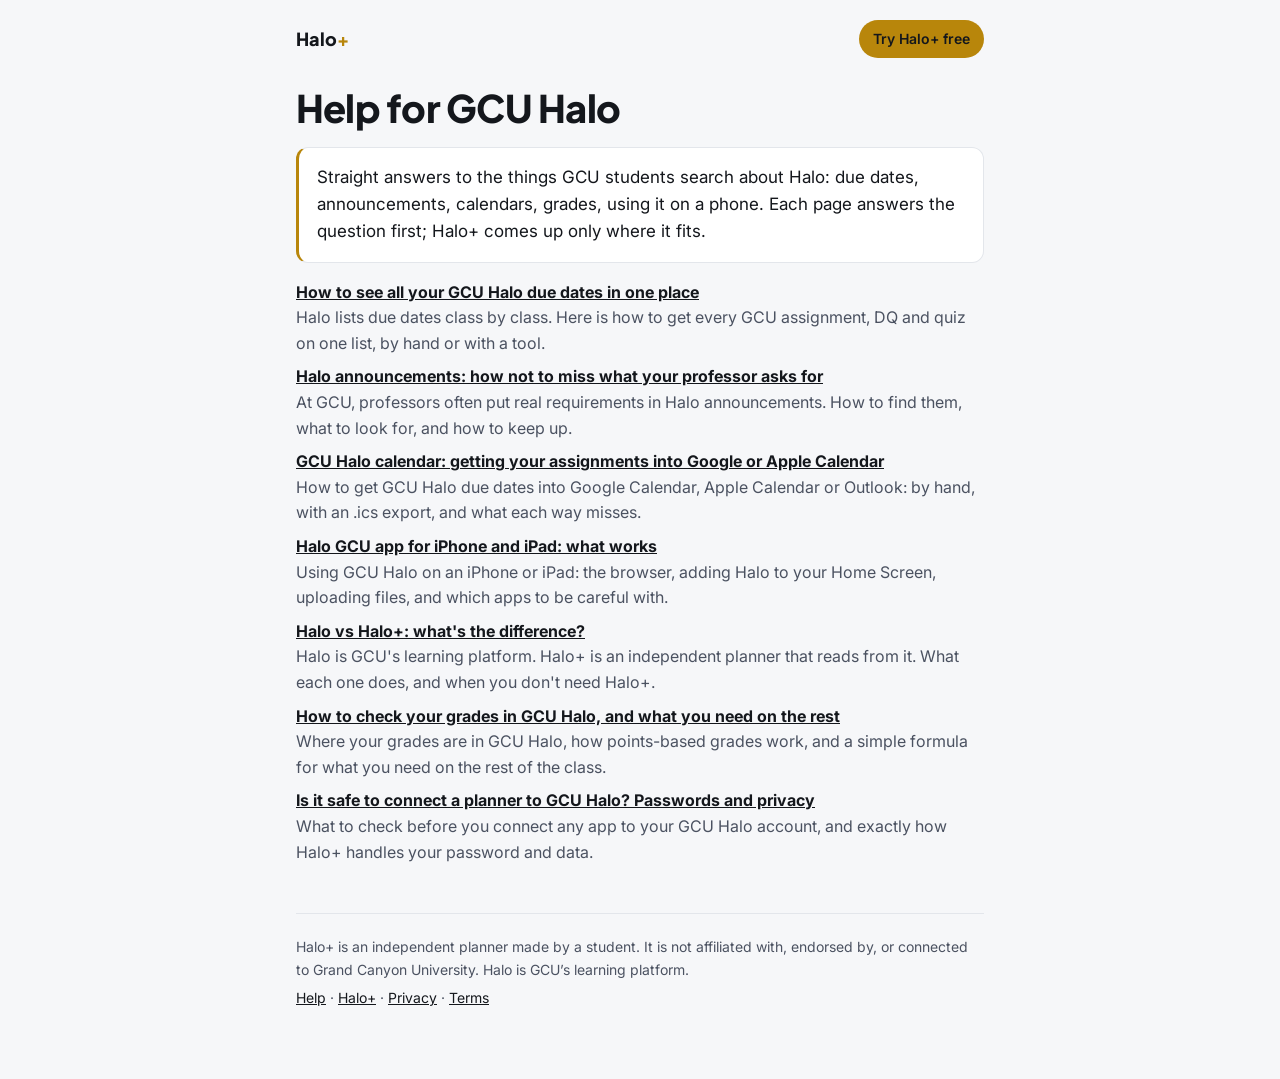
==== help/index.html @ 32e439f5 "Deploy 5afe367dadc03d776a25842f77aa2173684b974b" ====
<!doctype html>
<html lang="en">
<head>
<meta charset="utf-8" />
<meta name="viewport" content="width=device-width, initial-scale=1" />
<title>Help for GCU Halo · Halo+</title>
<meta name="description" content="Straight answers for GCU students about Halo: due dates, announcements, calendar export, grades, and using Halo on iPhone and iPad." />
<link rel="canonical" href="https://haloplus.app/help/" />
<link rel="icon" href="/icon.svg" type="image/svg+xml" />
<meta property="og:type" content="article" />
<meta property="og:site_name" content="Halo+" />
<meta property="og:title" content="Help for GCU Halo" />
<meta property="og:description" content="Straight answers for GCU students about Halo: due dates, announcements, calendar export, grades, and using Halo on iPhone and iPad." />
<meta property="og:url" content="https://haloplus.app/help/" />
<meta property="og:image" content="https://haloplus.app/og.png" />
<meta name="twitter:card" content="summary_large_image" />
<link rel="preconnect" href="https://fonts.googleapis.com" />
<link rel="preconnect" href="https://fonts.gstatic.com" crossorigin />
<link href="https://fonts.googleapis.com/css2?family=Inter:wght@400;600&family=Plus+Jakarta+Sans:wght@700;800&display=swap" rel="stylesheet" />
<style>:root{--bg:#f6f7f9;--card:#fff;--ink:#14171c;--ink-2:#4b5261;--line:#e3e6eb;--accent:#b8860b;--accent-soft:#fbf3dd}
@media(prefers-color-scheme:dark){:root{--bg:#0b0d10;--card:#14171c;--ink:#f2f4f7;--ink-2:#a9b0bc;--line:#262a31;--accent:#f0b941;--accent-soft:#2a2414}}
*{box-sizing:border-box}body{margin:0;background:var(--bg);color:var(--ink);font:16px/1.6 Inter,-apple-system,system-ui,sans-serif;-webkit-font-smoothing:antialiased}
.wrap{max-width:720px;margin:0 auto;padding:20px 16px 64px}
header.top{display:flex;align-items:center;justify-content:space-between;gap:12px;margin-bottom:28px}
.brand{font:800 18px/1 "Plus Jakarta Sans",Inter,sans-serif;color:var(--ink);text-decoration:none}.brand span{color:var(--accent)}
.cta{display:inline-block;padding:8px 14px;border-radius:999px;background:var(--accent);color:#14171c;font-weight:600;text-decoration:none;font-size:14px}
.crumb{font-size:14px;color:var(--ink-2);margin:0 0 6px}.crumb a{color:inherit}
h1{font:800 clamp(28px,6vw,38px)/1.15 "Plus Jakarta Sans",Inter,sans-serif;letter-spacing:-.02em;margin:0 0 16px}
h2{font:700 20px/1.3 "Plus Jakarta Sans",Inter,sans-serif;margin:36px 0 10px}
p,li,td,th{color:var(--ink-2)}b,strong,th[scope=row]{color:var(--ink)}a{color:var(--ink)}
.short{background:var(--card);border:1px solid var(--line);border-left:3px solid var(--accent);border-radius:12px;padding:16px 18px;color:var(--ink);font-size:17px}
.fits{background:var(--accent-soft);border-radius:12px;padding:16px 18px}.fits p{color:var(--ink);margin:0}
ol,ul{padding-left:22px}li{margin:6px 0}
table{width:100%;border-collapse:collapse;font-size:15px;display:block;overflow-x:auto}th,td{text-align:left;padding:8px 10px;border-bottom:1px solid var(--line);vertical-align:top}thead th{color:var(--ink)}
dl dt{font-weight:600;color:var(--ink);margin-top:18px}dl dd{margin:4px 0 0;color:var(--ink-2)}
.more{list-style:none;padding:0}.more li{margin:8px 0}
footer{margin-top:48px;padding-top:16px;border-top:1px solid var(--line);font-size:14px}footer p{margin:6px 0}</style>
<script type="application/ld+json">{"@context":"https://schema.org","@type":"SoftwareApplication","name":"Halo+","alternateName":"Halo Plus","url":"https://haloplus.app/","applicationCategory":"EducationalApplication","operatingSystem":"Web, iOS, Android","description":"A planner for GCU students that reads Halo: classes, assignments, grades and announcements on one screen that says what to do next. Independent, not affiliated with Grand Canyon University.","image":"https://haloplus.app/og.png","offers":[{"@type":"Offer","name":"Free","price":"0","priceCurrency":"USD"},{"@type":"Offer","name":"Plus","price":"4.99","priceCurrency":"USD"},{"@type":"Offer","name":"Max","price":"7.99","priceCurrency":"USD"}]}</script>
</head>
<body>
<div class="wrap">
<header class="top"><a class="brand" href="/">Halo<span>+</span></a><a class="cta" href="/#/start">Try Halo+ free</a></header>
<main>
<h1>Help for GCU Halo</h1>
<p class="short">Straight answers to the things GCU students search about Halo: due dates, announcements, calendars, grades, using it on a phone. Each page answers the question first; Halo+ comes up only where it fits.</p>
<ul class="more">
<li><a href="/help/gcu-halo-due-dates/"><b>How to see all your GCU Halo due dates in one place</b></a><br />Halo lists due dates class by class. Here is how to get every GCU assignment, DQ and quiz on one list, by hand or with a tool.</li>
<li><a href="/help/halo-announcements/"><b>Halo announcements: how not to miss what your professor asks for</b></a><br />At GCU, professors often put real requirements in Halo announcements. How to find them, what to look for, and how to keep up.</li>
<li><a href="/help/halo-calendar-export/"><b>GCU Halo calendar: getting your assignments into Google or Apple Calendar</b></a><br />How to get GCU Halo due dates into Google Calendar, Apple Calendar or Outlook: by hand, with an .ics export, and what each way misses.</li>
<li><a href="/help/halo-app-iphone-ipad/"><b>Halo GCU app for iPhone and iPad: what works</b></a><br />Using GCU Halo on an iPhone or iPad: the browser, adding Halo to your Home Screen, uploading files, and which apps to be careful with.</li>
<li><a href="/help/halo-vs-halo-plus/"><b>Halo vs Halo+: what's the difference?</b></a><br />Halo is GCU's learning platform. Halo+ is an independent planner that reads from it. What each one does, and when you don't need Halo+.</li>
<li><a href="/help/halo-grades/"><b>How to check your grades in GCU Halo, and what you need on the rest</b></a><br />Where your grades are in GCU Halo, how points-based grades work, and a simple formula for what you need on the rest of the class.</li>
<li><a href="/help/is-halo-plus-safe/"><b>Is it safe to connect a planner to GCU Halo? Passwords and privacy</b></a><br />What to check before you connect any app to your GCU Halo account, and exactly how Halo+ handles your password and data.</li>
</ul>
</main>
<footer>
<p>Halo+ is an independent planner made by a student. It is not affiliated with, endorsed by, or connected to Grand Canyon University. Halo is GCU’s learning platform.</p>
<p><a href="/help/">Help</a> · <a href="/">Halo+</a> · <a href="/privacy.html">Privacy</a> · <a href="/terms.html">Terms</a></p>
</footer>
</div>
</body>
</html>
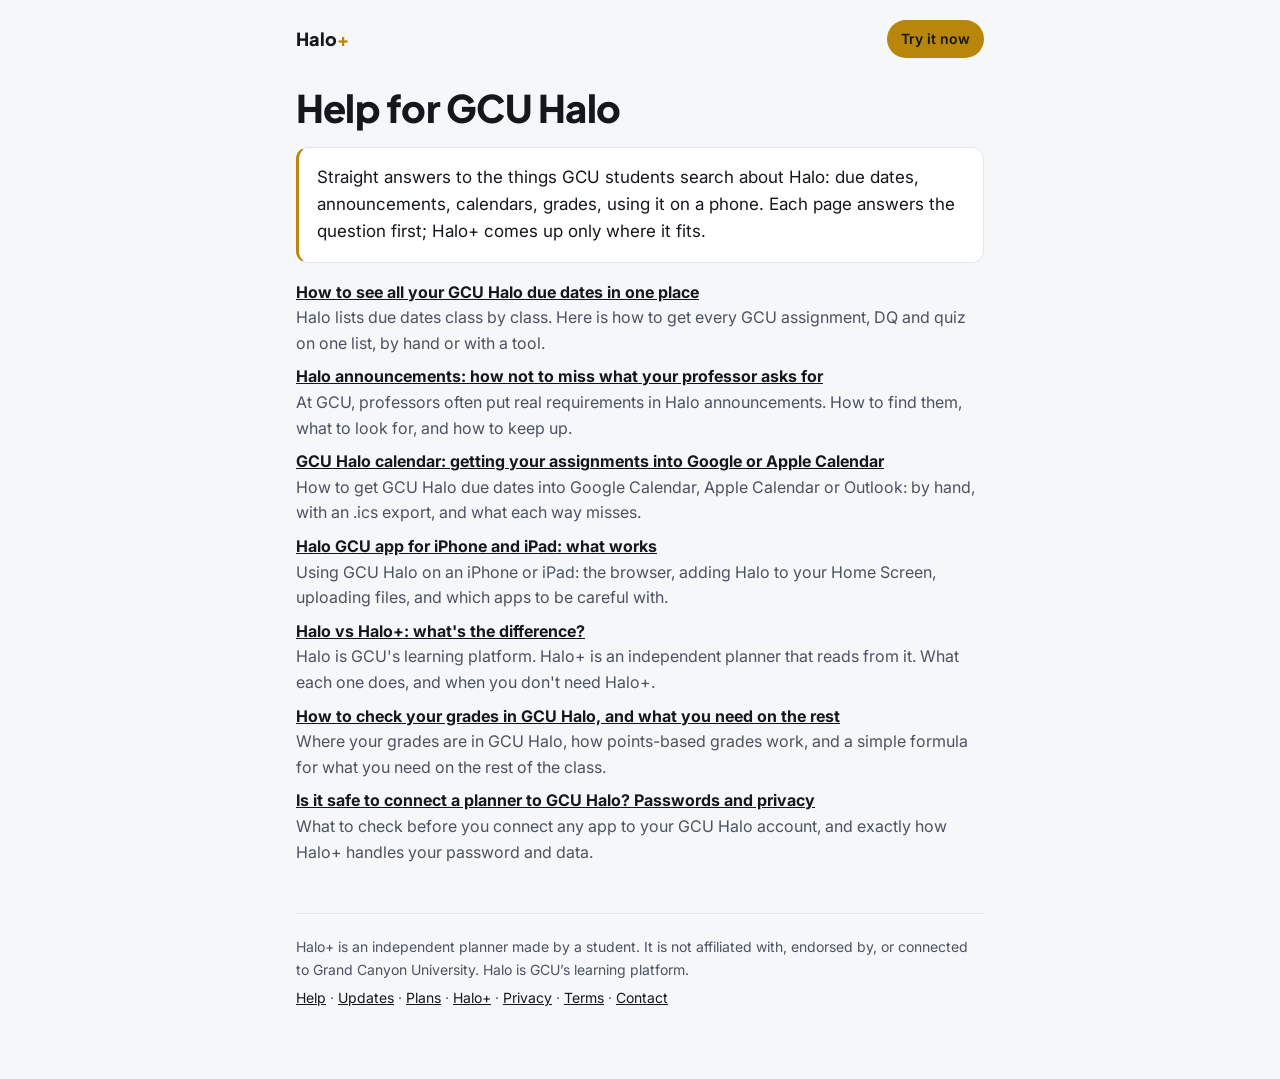
==== commit 661e632e: "Deploy 10e52c8c307cb4eb1501f728c1c35efbeb124a71" ====
--- a/help/index.html
+++ b/help/index.html
@@ -6,7 +6,11 @@
 <title>Help for GCU Halo · Halo+</title>
 <meta name="description" content="Straight answers for GCU students about Halo: due dates, announcements, calendar export, grades, and using Halo on iPhone and iPad." />
 <link rel="canonical" href="https://haloplus.app/help/" />
-<link rel="icon" href="/icon.svg" type="image/svg+xml" />
+<link rel="icon" href="/favicon.ico" sizes="16x16 32x32 48x48" />
+<link rel="icon" href="/favicon.svg" type="image/svg+xml" />
+<link rel="icon" href="/favicon-48.png" sizes="48x48" type="image/png" />
+<link rel="icon" href="/favicon-96.png" sizes="96x96" type="image/png" />
+<link rel="icon" href="/favicon-192.png" sizes="192x192" type="image/png" />
 <meta property="og:type" content="article" />
 <meta property="og:site_name" content="Halo+" />
 <meta property="og:title" content="Help for GCU Halo" />
@@ -39,7 +43,7 @@
 </head>
 <body>
 <div class="wrap">
-<header class="top"><a class="brand" href="/">Halo<span>+</span></a><a class="cta" href="/#/start">Try Halo+ free</a></header>
+<header class="top"><a class="brand" href="/">Halo<span>+</span></a><a class="cta" href="/#/start">Try it now</a></header>
 <main>
 <h1>Help for GCU Halo</h1>
 <p class="short">Straight answers to the things GCU students search about Halo: due dates, announcements, calendars, grades, using it on a phone. Each page answers the question first; Halo+ comes up only where it fits.</p>
@@ -55,7 +59,7 @@
 </main>
 <footer>
 <p>Halo+ is an independent planner made by a student. It is not affiliated with, endorsed by, or connected to Grand Canyon University. Halo is GCU’s learning platform.</p>
-<p><a href="/help/">Help</a> · <a href="/">Halo+</a> · <a href="/privacy.html">Privacy</a> · <a href="/terms.html">Terms</a></p>
+<p><a href="/help/">Help</a> · <a href="/updates/">Updates</a> · <a href="/plans/">Plans</a> · <a href="/">Halo+</a> · <a href="/privacy.html">Privacy</a> · <a href="/terms.html">Terms</a> · <a href="mailto:richards.georger@gmail.com?subject=Halo%2B">Contact</a></p>
 </footer>
 </div>
 </body>
